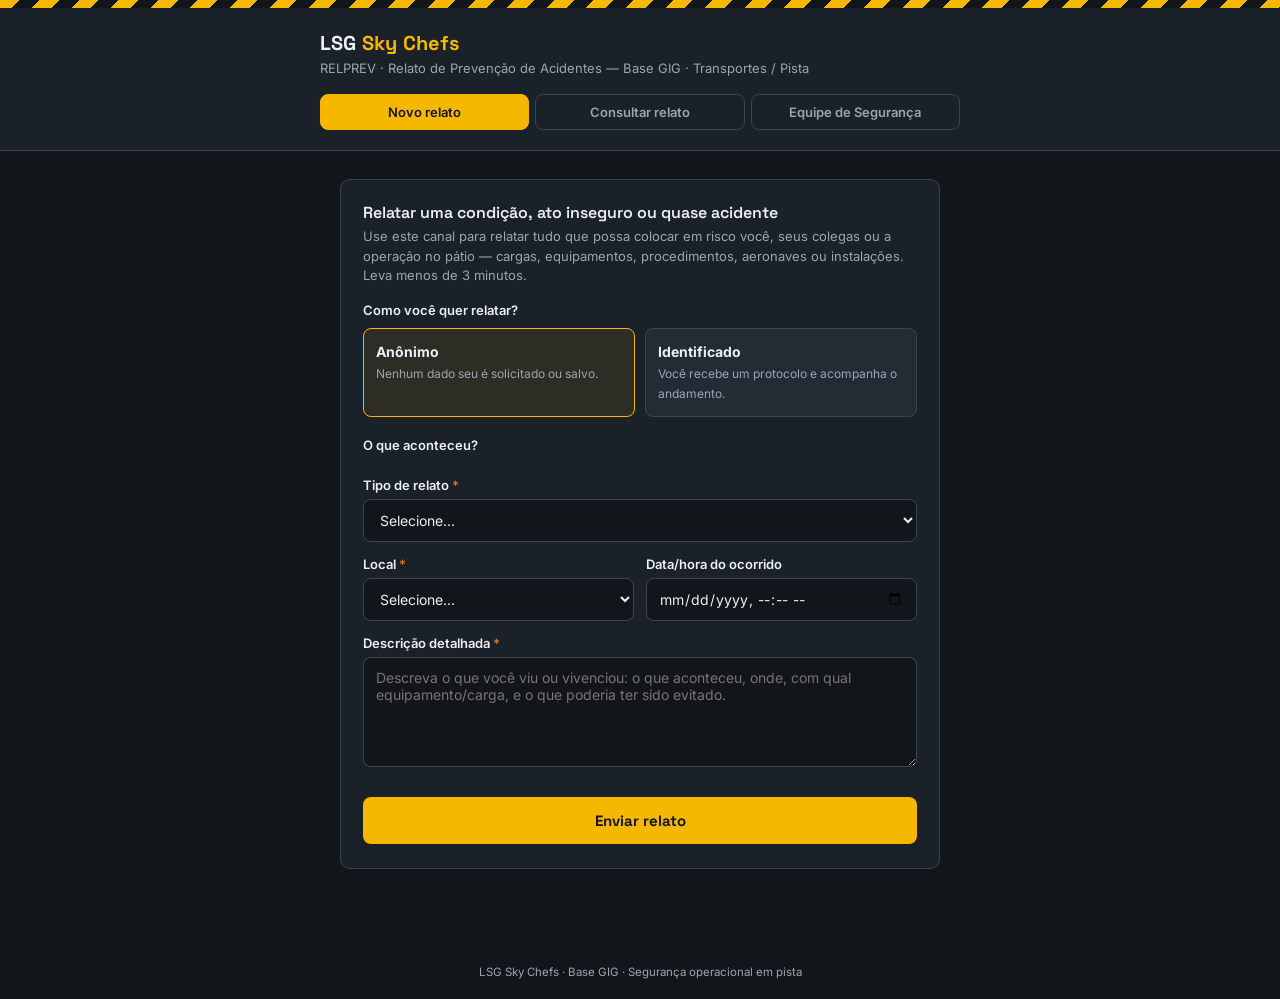
==== index.html @ 02ca5c60 "Add files via upload" ====
<!DOCTYPE html>
<html lang="pt-BR">
<head>
<meta charset="UTF-8">
<meta name="viewport" content="width=device-width, initial-scale=1.0">
<title>RELPREV · LSG Sky Chefs · Base GIG</title>
<link rel="preconnect" href="https://fonts.googleapis.com">
<link href="https://fonts.googleapis.com/css2?family=Space+Grotesk:wght@500;600;700&family=Inter:wght@400;500;600;700&display=swap" rel="stylesheet">
<style>
  :root{
    --asphalt: #12161b;
    --asphalt-2: #1b2129;
    --asphalt-3: #232b35;
    --steel: #3a4552;
    --steel-2: #5a6776;
    --yellow: #f5b700;
    --amber: #e2711d;
    --green: #3fa34d;
    --red: #d64545;
    --off-white: #eceff3;
    --muted: #9aa5b1;
    --radius: 10px;
  }
  *{box-sizing:border-box;}
  html,body{margin:0;padding:0;background:var(--asphalt);color:var(--off-white);font-family:'Inter',sans-serif;}
  body{min-height:100vh;-webkit-font-smoothing:antialiased;}
  h1,h2,h3,.brand{font-family:'Space Grotesk',sans-serif;}

  .hazard{
    height:8px;width:100%;
    background:repeating-linear-gradient(135deg, var(--yellow) 0 14px, var(--asphalt) 14px 28px);
  }

  header.top{
    background:var(--asphalt-2);
    border-bottom:1px solid var(--steel);
    padding:22px 24px 20px;
  }
  .wrap{max-width:640px;margin:0 auto;}
  .brandrow{display:flex;align-items:baseline;justify-content:space-between;gap:12px;flex-wrap:wrap;}
  .brand{font-size:20px;font-weight:700;letter-spacing:0.2px;}
  .brand span{color:var(--yellow);}
  .baseline{color:var(--muted);font-size:13px;margin-top:4px;}
  nav.tabs{display:flex;gap:6px;margin-top:18px;}
  nav.tabs button{
    flex:1;background:transparent;border:1px solid var(--steel);color:var(--muted);
    padding:9px 10px;border-radius:8px;font-family:'Inter';font-size:13px;font-weight:600;cursor:pointer;
  }
  nav.tabs button.active{background:var(--yellow);color:#14181d;border-color:var(--yellow);}

  main{padding:28px 20px 60px;}

  .card{
    background:var(--asphalt-2);border:1px solid var(--steel);border-radius:var(--radius);
    padding:22px 22px 24px;margin-bottom:16px;
  }
  .card h2{font-size:16px;margin:0 0 4px;font-weight:600;}
  .card .hint{color:var(--muted);font-size:13px;margin:0 0 16px;line-height:1.5;}

  fieldset{border:none;padding:0;margin:0 0 18px;}
  legend{font-size:13px;font-weight:600;color:var(--off-white);margin-bottom:10px;padding:0;}

  .choice-row{display:flex;gap:10px;}
  .choice{
    flex:1;border:1px solid var(--steel);border-radius:8px;padding:14px 12px;cursor:pointer;
    text-align:left;background:var(--asphalt-3);
  }
  .choice.selected{border-color:var(--yellow);background:rgba(245,183,0,0.08);}
  .choice strong{display:block;font-size:14px;margin-bottom:2px;}
  .choice span{font-size:12px;color:var(--muted);}

  label{display:block;font-size:13px;font-weight:600;margin:14px 0 6px;}
  label.req::after{content:" *";color:var(--amber);}
  input[type=text], input[type=email], input[type=tel], input[type=datetime-local], select, textarea{
    width:100%;background:var(--asphalt);border:1px solid var(--steel);border-radius:8px;
    color:var(--off-white);padding:11px 12px;font-family:'Inter';font-size:14px;
  }
  input:focus, select:focus, textarea:focus{outline:2px solid var(--yellow);outline-offset:1px;border-color:var(--yellow);}
  textarea{min-height:110px;resize:vertical;}
  .grid2{display:grid;grid-template-columns:1fr 1fr;gap:12px;}
  @media (max-width:480px){.grid2{grid-template-columns:1fr;} .choice-row{flex-direction:column;}}

  .idfields{border-left:2px solid var(--yellow);padding-left:14px;margin-top:14px;}

  button.primary{
    width:100%;background:var(--yellow);color:#14181d;border:none;border-radius:8px;
    padding:14px;font-family:'Space Grotesk';font-weight:700;font-size:15px;cursor:pointer;margin-top:8px;
  }
  button.primary:hover{background:#ffc933;}
  button.ghost{
    width:100%;background:transparent;border:1px solid var(--steel);color:var(--off-white);
    border-radius:8px;padding:12px;font-size:14px;cursor:pointer;margin-top:10px;
  }
  .error{color:var(--red);font-size:13px;margin-top:6px;display:none;}
  .error.show{display:block;}

  .protocol-box{
    border:1px dashed var(--yellow);border-radius:10px;padding:18px;text-align:center;margin:16px 0;
  }
  .protocol-box .num{font-family:'Space Grotesk';font-size:22px;font-weight:700;color:var(--yellow);letter-spacing:1px;}
  .protocol-box .label{font-size:12px;color:var(--muted);text-transform:uppercase;letter-spacing:1px;margin-bottom:6px;}
  .copybtn{background:var(--asphalt-3);border:1px solid var(--steel);color:var(--off-white);border-radius:6px;padding:6px 12px;font-size:12px;cursor:pointer;margin-top:10px;}

  .status-pill{display:inline-block;font-size:12px;font-weight:700;padding:4px 10px;border-radius:999px;}
  .status-Recebido{background:rgba(90,103,118,.3);color:#c4ccd6;}
  .status-Em-analise{background:rgba(245,183,0,.15);color:var(--yellow);}
  .status-Em-tratativa{background:rgba(226,113,29,.15);color:var(--amber);}
  .status-Concluido{background:rgba(63,163,77,.15);color:var(--green);}

  .timeline{margin-top:16px;border-top:1px solid var(--steel);padding-top:14px;}
  .tl-item{display:flex;gap:10px;margin-bottom:12px;}
  .tl-dot{width:8px;height:8px;border-radius:50%;background:var(--yellow);margin-top:5px;flex-shrink:0;}
  .tl-body .tl-when{font-size:11px;color:var(--muted);}
  .tl-body .tl-text{font-size:13px;margin-top:2px;}

  .banner{
    background:rgba(226,113,29,0.12);border:1px solid var(--amber);color:#f4c99a;
    border-radius:8px;padding:10px 14px;font-size:12.5px;margin-bottom:18px;line-height:1.5;
  }
  .toast{
    position:fixed;bottom:20px;left:50%;transform:translateX(-50%);
    background:var(--asphalt-3);border:1px solid var(--yellow);color:var(--off-white);
    padding:12px 18px;border-radius:8px;font-size:13px;max-width:90%;text-align:center;
    box-shadow:0 6px 24px rgba(0,0,0,.4);z-index:50;
  }
  table{width:100%;border-collapse:collapse;font-size:12.5px;}
  th,td{text-align:left;padding:8px 6px;border-bottom:1px solid var(--steel);vertical-align:top;}
  th{color:var(--muted);font-weight:600;font-size:11px;text-transform:uppercase;letter-spacing:.4px;}
  .rowbtn{background:var(--asphalt-3);border:1px solid var(--steel);color:var(--off-white);border-radius:6px;padding:5px 10px;font-size:12px;cursor:pointer;}
  .adminlogin{max-width:280px;margin:60px auto;text-align:center;}
  footer{color:var(--muted);font-size:11.5px;text-align:center;padding:20px;}
</style>
</head>
<body>

<div class="hazard"></div>
<header class="top">
  <div class="wrap">
    <div class="brandrow">
      <div>
        <div class="brand">LSG <span>Sky Chefs</span></div>
        <div class="baseline">RELPREV · Relato de Prevenção de Acidentes — Base GIG · Transportes / Pista</div>
      </div>
    </div>
    <nav class="tabs">
      <button data-view="form" class="active">Novo relato</button>
      <button data-view="track">Consultar relato</button>
      <button data-view="adminlogin">Equipe de Segurança</button>
    </nav>
  </div>
</header>

<main class="wrap">

  <!-- ================= FORM VIEW ================= -->
  <section id="view-form">
    <div class="card">
      <h2>Relatar uma condição, ato inseguro ou quase acidente</h2>
      <p class="hint">Use este canal para relatar tudo que possa colocar em risco você, seus colegas ou a operação no pátio — cargas, equipamentos, procedimentos, aeronaves ou instalações. Leva menos de 3 minutos.</p>

      <fieldset>
        <legend>Como você quer relatar?</legend>
        <div class="choice-row">
          <div class="choice selected" data-id="anon">
            <strong>Anônimo</strong>
            <span>Nenhum dado seu é solicitado ou salvo.</span>
          </div>
          <div class="choice" data-id="ident">
            <strong>Identificado</strong>
            <span>Você recebe um protocolo e acompanha o andamento.</span>
          </div>
        </div>
      </fieldset>

      <div id="idfields" class="idfields" style="display:none">
        <label class="req">Nome completo</label>
        <input type="text" id="f-nome" placeholder="Seu nome">
        <div class="grid2">
          <div>
            <label class="req">E-mail</label>
            <input type="email" id="f-email" placeholder="seuemail@exemplo.com">
          </div>
          <div>
            <label class="req">Telefone (WhatsApp)</label>
            <input type="tel" id="f-tel" placeholder="(21) 90000-0000">
          </div>
        </div>
      </div>

      <fieldset style="margin-top:20px">
        <legend>O que aconteceu?</legend>
        <label class="req">Tipo de relato</label>
        <select id="f-tipo">
          <option value="">Selecione…</option>
          <option>Condição insegura</option>
          <option>Ato inseguro</option>
          <option>Quase acidente</option>
          <option>Acidente / incidente</option>
          <option>Sugestão de melhoria</option>
        </select>

        <div class="grid2">
          <div>
            <label class="req">Local</label>
            <select id="f-local">
              <option value="">Selecione…</option>
              <option>Pátio / posição de aeronave</option>
              <option>Área de carregamento (dock)</option>
              <option>Elevador de carga (High Loader)</option>
              <option>Trator/carreta de carga</option>
              <option>Galeria / esteira</option>
              <option>Estacionamento de veículos de rampa</option>
              <option>Outro</option>
            </select>
          </div>
          <div>
            <label>Data/hora do ocorrido</label>
            <input type="datetime-local" id="f-data">
          </div>
        </div>

        <label class="req">Descrição detalhada</label>
        <textarea id="f-desc" placeholder="Descreva o que você viu ou vivenciou: o que aconteceu, onde, com qual equipamento/carga, e o que poderia ter sido evitado."></textarea>
        <p class="error" id="f-error">Preencha os campos obrigatórios antes de enviar.</p>
      </fieldset>

      <button class="primary" onclick="submitReport()">Enviar relato</button>
    </div>
  </section>

  <!-- ================= CONFIRM VIEW ================= -->
  <section id="view-confirm" style="display:none">
    <div class="card" style="text-align:center">
      <h2 id="confirm-title">Relato enviado</h2>
      <p class="hint" id="confirm-text"></p>
      <div id="confirm-protocol"></div>
      <button class="ghost" onclick="goto('form')">Enviar outro relato</button>
    </div>
  </section>

  <!-- ================= TRACK VIEW ================= -->
  <section id="view-track" style="display:none">
    <div class="card">
      <h2>Consultar o andamento do seu relato</h2>
      <p class="hint">Disponível apenas para relatos identificados. Informe o protocolo recebido no envio.</p>
      <label class="req">Protocolo</label>
      <input type="text" id="track-input" placeholder="Ex: RELPREV-GIG-20260908-4821">
      <button class="primary" onclick="trackReport()">Consultar</button>
      <p class="error" id="track-error">Protocolo não encontrado. Verifique e tente novamente.</p>
    </div>
    <div id="track-result"></div>
  </section>

  <!-- ================= ADMIN LOGIN ================= -->
  <section id="view-adminlogin" style="display:none">
    <div class="card adminlogin">
      <h2>Acesso da equipe de Segurança</h2>
      <p class="hint">Área restrita para gestão dos relatos e atualização de status.</p>
      <input type="text" id="admin-pass" placeholder="Código de acesso">
      <button class="primary" onclick="adminLogin()">Entrar</button>
      <p class="error" id="admin-error">Código incorreto.</p>
      <p class="hint" style="margin-top:14px">Demonstração: código <strong>seguranca</strong></p>
    </div>
  </section>

  <!-- ================= ADMIN DASHBOARD ================= -->
  <section id="view-admin" style="display:none">
    <div class="banner">Painel de demonstração. Em produção, esta tela roda como um app privado (Google Apps Script / planilha) restrito à equipe de Segurança, com login corporativo.</div>
    <div class="card">
      <h2>Relatos recebidos</h2>
      <div id="admin-list"></div>
    </div>
  </section>

</main>

<footer>LSG Sky Chefs · Base GIG · Segurança operacional em pista</footer>
<div id="toast" style="display:none" class="toast"></div>

<script>
const API = '/api/gas'; // proxy Vercel -> Google Apps Script (ver api/gas.js)
let currentIdType = 'anon';
let adminReportsCache = []; // guarda a última lista carregada pelo painel de Segurança

// ---------- helpers ----------
function $(id){ return document.getElementById(id); }
function showToast(msg, ms=3200){
  const t = $('toast'); t.textContent = msg; t.style.display='block';
  clearTimeout(showToast._h);
  showToast._h = setTimeout(()=> t.style.display='none', ms);
}
function statusClass(s){ return 'status-' + s.replace(/\s+/g,'-').replace(/[çã]/g,'a').replace('é','e'); }

async function apiPost(action, payload){
  const res = await fetch(API, {
    method: 'POST',
    headers: { 'Content-Type': 'application/json' },
    body: JSON.stringify({ action, ...payload })
  });
  if(!res.ok) throw new Error('Falha na requisição');
  return res.json();
}
async function apiGet(params){
  const qs = new URLSearchParams(params).toString();
  const res = await fetch(`${API}?${qs}`);
  if(!res.ok) throw new Error('Falha na requisição');
  return res.json();
}

function goto(view){
  ['form','confirm','track','adminlogin','admin'].forEach(v=>{
    $('view-'+v).style.display = (v===view)?'block':'none';
  });
  document.querySelectorAll('nav.tabs button').forEach(b=>b.classList.remove('active'));
  const map = {form:'form', track:'track', adminlogin:'adminlogin', admin:'adminlogin'};
  const btn = document.querySelector(`nav.tabs button[data-view="${map[view]||view}"]`);
  if(btn) btn.classList.add('active');
}

document.querySelectorAll('nav.tabs button').forEach(b=>{
  b.addEventListener('click', ()=> goto(b.dataset.view));
});

document.querySelectorAll('.choice').forEach(c=>{
  c.addEventListener('click', ()=>{
    document.querySelectorAll('.choice').forEach(x=>x.classList.remove('selected'));
    c.classList.add('selected');
    currentIdType = c.dataset.id;
    $('idfields').style.display = (currentIdType==='ident') ? 'block' : 'none';
  });
});

// ---------- submit ----------
async function submitReport(){
  const tipo = $('f-tipo').value, local = $('f-local').value, desc = $('f-desc').value.trim();
  let nome='', email='', tel='';

  if(!tipo || !local || !desc){
    $('f-error').classList.add('show'); return;
  }
  if(currentIdType==='ident'){
    nome = $('f-nome').value.trim(); email = $('f-email').value.trim(); tel = $('f-tel').value.trim();
    if(!nome || !email || !tel){ $('f-error').classList.add('show'); return; }
  }
  $('f-error').classList.remove('show');

  const identified = currentIdType==='ident';
  const payload = {
    identificado: identified,
    nome: identified?nome:null, email: identified?email:null, telefone: identified?tel:null,
    tipo, local, dataOcorrido: $('f-data').value || null,
    descricao: desc
  };

  const submitBtn = document.querySelector('#view-form button.primary');
  submitBtn.disabled = true; submitBtn.textContent = 'Enviando…';

  let result;
  try{
    result = await apiPost('new_report', payload);
  }catch(e){
    showToast('Não foi possível enviar o relato. Verifique sua conexão e tente novamente.');
    submitBtn.disabled = false; submitBtn.textContent = 'Enviar relato';
    return;
  }
  submitBtn.disabled = false; submitBtn.textContent = 'Enviar relato';

  if(!result || result.ok === false){
    showToast('Erro ao registrar o relato. Tente novamente em instantes.');
    return;
  }

  showToast('Equipe de Segurança da base GIG notificada por e-mail sobre o novo relato.');

  $('confirm-title').textContent = identified ? 'Relato enviado com sucesso' : 'Relato anônimo enviado';
  if(identified && result.protocolo){
    $('confirm-text').textContent = 'Guarde seu protocolo para acompanhar o andamento. Você também será avisado por e-mail a cada atualização.';
    $('confirm-protocol').innerHTML = `
      <div class="protocol-box">
        <div class="label">Seu protocolo</div>
        <div class="num">${result.protocolo}</div>
        <button class="copybtn" onclick="navigator.clipboard.writeText('${result.protocolo}'); showToast('Protocolo copiado.')">Copiar protocolo</button>
      </div>`;
  } else {
    $('confirm-text').textContent = 'Como o relato é anônimo, não é possível emitir protocolo nem acompanhar o status. Obrigado por contribuir com a segurança da operação.';
    $('confirm-protocol').innerHTML = '';
  }

  // reset form
  ['f-nome','f-email','f-tel','f-data','f-desc'].forEach(id=>$(id).value='');
  $('f-tipo').value=''; $('f-local').value='';

  goto('confirm');
}

// ---------- track ----------
async function trackReport(){
  const protocolo = $('track-input').value.trim();
  $('track-error').classList.remove('show');
  $('track-result').innerHTML = '';
  if(!protocolo) return;
  try{
    const r = await apiGet({ action: 'get_status', protocolo });
    if(!r || r.ok === false) throw new Error('not found');
    renderTrackResult(r);
  }catch(e){
    $('track-error').classList.add('show');
  }
}

function renderTrackResult(r){
  const tl = r.historico.map(h=>`
    <div class="tl-item">
      <div class="tl-dot"></div>
      <div class="tl-body">
        <div class="tl-when">${new Date(h.em).toLocaleString('pt-BR')}</div>
        <div class="tl-text"><span class="status-pill ${statusClass(h.status)}">${h.status}</span> ${h.nota?(' — '+h.nota):''}</div>
      </div>
    </div>`).join('');

  $('track-result').innerHTML = `
    <div class="card">
      <h2>${r.protocolo}</h2>
      <p class="hint">${r.tipo} · ${r.local}</p>
      <span class="status-pill ${statusClass(r.status)}">${r.status}</span>
      <div class="timeline">${tl}</div>
    </div>`;
}

// ---------- admin ----------
function adminLogin(){
  if($('admin-pass').value === 'seguranca'){
    $('admin-error').classList.remove('show');
    loadAdminList();
    goto('admin');
  } else {
    $('admin-error').classList.add('show');
  }
}

async function loadAdminList(){
  $('admin-list').innerHTML = 'Carregando…';
  try{
    const res = await apiGet({ action: 'list_reports' });
    if(!res || res.ok === false || !res.reports){
      $('admin-list').innerHTML = '<p class="hint">Nenhum relato registrado ainda.</p>';
      adminReportsCache = [];
      return;
    }
    const rows = res.reports.slice().sort((a,b)=> new Date(b.Timestamp) - new Date(a.Timestamp));
    adminReportsCache = rows;

    let html = '<table><thead><tr><th>Protocolo</th><th>Tipo</th><th>Local</th><th>Status</th><th></th></tr></thead><tbody>';
    rows.forEach(r=>{
      const isId = r.Identificado === 'Sim';
      html += `<tr>
        <td>${isId ? r.Protocolo : 'Anônimo'}</td>
        <td>${r.Tipo}</td>
        <td>${r.Local}</td>
        <td><span class="status-pill ${statusClass(r.Status)}">${r.Status}</span></td>
        <td><button class="rowbtn" onclick="openAdminReport('${r.Protocolo}')">Ver / atualizar</button></td>
      </tr>`;
    });
    html += '</tbody></table>';
    $('admin-list').innerHTML = html;
  }catch(e){
    $('admin-list').innerHTML = '<p class="hint">Erro ao carregar relatos. Verifique a implantação do backend.</p>';
  }
}

function openAdminReport(protocolo){
  const r = adminReportsCache.find(x => x.Protocolo === protocolo);
  if(!r){ showToast('Relato não encontrado na lista carregada.'); return; }

  const isId = r.Identificado === 'Sim';
  const statuses = ['Recebido','Em análise','Em tratativa','Concluído'];
  const options = statuses.map(s=>`<option ${s===r.Status?'selected':''}>${s}</option>`).join('');

  $('admin-list').innerHTML = `
    <div class="card" style="background:var(--asphalt-3)">
      <h2>${isId ? r.Protocolo : 'Relato anônimo'}</h2>
      <p class="hint">${r.Tipo} · ${r.Local} ${r.DataOcorrido? '· '+new Date(r.DataOcorrido).toLocaleString('pt-BR'):''}</p>
      <p style="font-size:13.5px">${r.Descricao}</p>
      ${isId ? `<p class="hint">Relator: ${r.Nome} · ${r.Email} · ${r.Telefone}</p>` : `<p class="hint">Relato anônimo — sem contato para notificação.</p>`}
      <label>Novo status</label>
      <select id="admin-status">${options}</select>
      <label>Nota da atualização</label>
      <textarea id="admin-nota" placeholder="Ex: Ação corretiva aplicada na esteira X, treinamento reforçado com a equipe."></textarea>
      <button class="primary" onclick="saveAdminUpdate('${protocolo}')">Salvar atualização</button>
      <button class="ghost" onclick="loadAdminList()">Voltar à lista</button>
    </div>`;
}

async function saveAdminUpdate(protocolo){
  const status = $('admin-status').value;
  const nota = $('admin-nota').value.trim();
  const btn = document.querySelector('#admin-list button.primary');
  btn.disabled = true; btn.textContent = 'Salvando…';

  try{
    const res = await apiPost('update_status', { protocolo, status, nota });
    if(!res || res.ok === false){ showToast('Erro ao salvar a atualização.'); }
    else {
      const r = adminReportsCache.find(x => x.Protocolo === protocolo);
      const isId = r && r.Identificado === 'Sim';
      showToast(isId
        ? `E-mail de atualização enviado para ${r.Nome} sobre o relato ${protocolo}.`
        : 'Status atualizado (relato anônimo, sem notificação de retorno).');
    }
  }catch(e){
    showToast('Erro de conexão ao salvar a atualização.');
  }
  await loadAdminList();
}
</script>
</body>
</html>
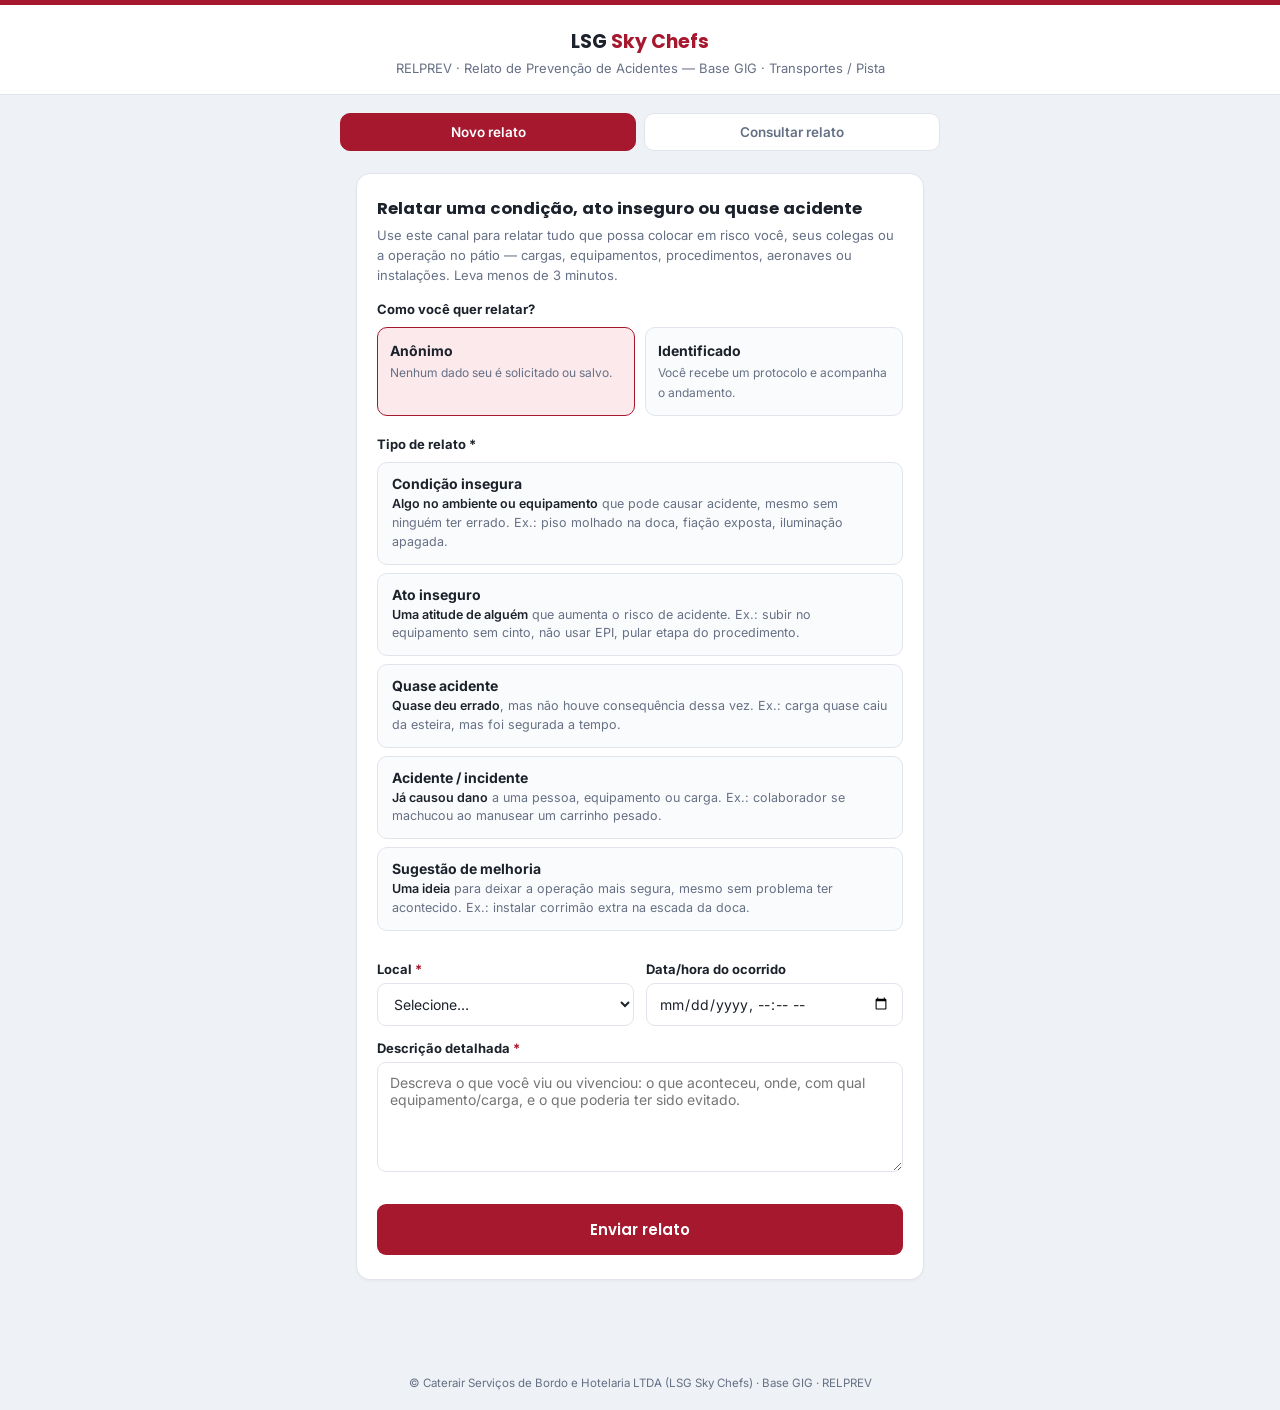
==== commit d2dac1f9: "Add files via upload" ====
--- a/index.html
+++ b/index.html
@@ -5,150 +5,141 @@
 <meta name="viewport" content="width=device-width, initial-scale=1.0">
 <title>RELPREV · LSG Sky Chefs · Base GIG</title>
 <link rel="preconnect" href="https://fonts.googleapis.com">
-<link href="https://fonts.googleapis.com/css2?family=Space+Grotesk:wght@500;600;700&family=Inter:wght@400;500;600;700&display=swap" rel="stylesheet">
+<link href="https://fonts.googleapis.com/css2?family=Poppins:wght@600;700&family=Inter:wght@400;500;600;700&display=swap" rel="stylesheet">
 <style>
   :root{
-    --asphalt: #12161b;
-    --asphalt-2: #1b2129;
-    --asphalt-3: #232b35;
-    --steel: #3a4552;
-    --steel-2: #5a6776;
+    --bg: #eef1f5;
+    --card: #ffffff;
+    --border: #e1e5eb;
+    --text: #1c222b;
+    --muted: #667085;
+    --primary: #a6182e;
+    --primary-dark: #7f1223;
+    --primary-tint: #fbe9ec;
     --yellow: #f5b700;
     --amber: #e2711d;
-    --green: #3fa34d;
-    --red: #d64545;
-    --off-white: #eceff3;
-    --muted: #9aa5b1;
-    --radius: 10px;
+    --green: #2f9e44;
+    --radius: 14px;
   }
   *{box-sizing:border-box;}
-  html,body{margin:0;padding:0;background:var(--asphalt);color:var(--off-white);font-family:'Inter',sans-serif;}
+  html,body{margin:0;padding:0;background:var(--bg);color:var(--text);font-family:'Inter',sans-serif;}
   body{min-height:100vh;-webkit-font-smoothing:antialiased;}
-  h1,h2,h3,.brand{font-family:'Space Grotesk',sans-serif;}
-
-  .hazard{
-    height:8px;width:100%;
-    background:repeating-linear-gradient(135deg, var(--yellow) 0 14px, var(--asphalt) 14px 28px);
-  }
-
-  header.top{
-    background:var(--asphalt-2);
-    border-bottom:1px solid var(--steel);
-    padding:22px 24px 20px;
-  }
-  .wrap{max-width:640px;margin:0 auto;}
-  .brandrow{display:flex;align-items:baseline;justify-content:space-between;gap:12px;flex-wrap:wrap;}
-  .brand{font-size:20px;font-weight:700;letter-spacing:0.2px;}
-  .brand span{color:var(--yellow);}
-  .baseline{color:var(--muted);font-size:13px;margin-top:4px;}
-  nav.tabs{display:flex;gap:6px;margin-top:18px;}
+  h1,h2,h3,.brand{font-family:'Poppins',sans-serif;}
+
+  .topbar{height:5px;width:100%;background:var(--primary);}
+
+  header.top{background:var(--card);border-bottom:1px solid var(--border);padding:22px 20px 18px;}
+  .wrap{max-width:600px;margin:0 auto;}
+  .brandrow{display:flex;flex-direction:column;align-items:center;text-align:center;gap:4px;}
+  .brand{font-size:19px;font-weight:700;color:var(--text);}
+  .brand span{color:var(--primary);}
+  .baseline{color:var(--muted);font-size:13px;}
+
+  nav.tabs{display:flex;gap:8px;margin:18px auto 0;max-width:600px;}
   nav.tabs button{
-    flex:1;background:transparent;border:1px solid var(--steel);color:var(--muted);
-    padding:9px 10px;border-radius:8px;font-family:'Inter';font-size:13px;font-weight:600;cursor:pointer;
-  }
-  nav.tabs button.active{background:var(--yellow);color:#14181d;border-color:var(--yellow);}
-
-  main{padding:28px 20px 60px;}
+    flex:1;background:var(--card);border:1px solid var(--border);color:var(--muted);
+    padding:10px;border-radius:10px;font-family:'Inter';font-size:13.5px;font-weight:600;cursor:pointer;
+  }
+  nav.tabs button.active{background:var(--primary);color:#fff;border-color:var(--primary);}
+
+  main{padding:22px 16px 60px;}
 
   .card{
-    background:var(--asphalt-2);border:1px solid var(--steel);border-radius:var(--radius);
-    padding:22px 22px 24px;margin-bottom:16px;
-  }
-  .card h2{font-size:16px;margin:0 0 4px;font-weight:600;}
-  .card .hint{color:var(--muted);font-size:13px;margin:0 0 16px;line-height:1.5;}
-
-  fieldset{border:none;padding:0;margin:0 0 18px;}
-  legend{font-size:13px;font-weight:600;color:var(--off-white);margin-bottom:10px;padding:0;}
+    background:var(--card);border:1px solid var(--border);border-radius:var(--radius);
+    padding:22px 20px 24px;margin-bottom:16px;box-shadow:0 1px 3px rgba(20,20,30,.04);
+  }
+  .card h2{font-size:16.5px;margin:0 0 4px;font-weight:700;}
+  .card .hint{color:var(--muted);font-size:13px;margin:0 0 16px;line-height:1.55;}
+
+  fieldset{border:none;padding:0;margin:0 0 20px;}
+  legend{font-size:13px;font-weight:700;color:var(--text);margin-bottom:10px;padding:0;}
 
   .choice-row{display:flex;gap:10px;}
   .choice{
-    flex:1;border:1px solid var(--steel);border-radius:8px;padding:14px 12px;cursor:pointer;
-    text-align:left;background:var(--asphalt-3);
-  }
-  .choice.selected{border-color:var(--yellow);background:rgba(245,183,0,0.08);}
+    flex:1;border:1.5px solid var(--border);border-radius:10px;padding:14px 12px;cursor:pointer;
+    text-align:left;background:#fafbfc;
+  }
+  .choice.selected{border-color:var(--primary);background:var(--primary-tint);}
   .choice strong{display:block;font-size:14px;margin-bottom:2px;}
   .choice span{font-size:12px;color:var(--muted);}
 
-  label{display:block;font-size:13px;font-weight:600;margin:14px 0 6px;}
-  label.req::after{content:" *";color:var(--amber);}
+  .type-grid{display:flex;flex-direction:column;gap:8px;}
+  .type-card{
+    border:1.5px solid var(--border);border-radius:10px;padding:12px 14px;cursor:pointer;background:#fafbfc;
+  }
+  .type-card.selected{border-color:var(--primary);background:var(--primary-tint);}
+  .type-card strong{display:block;font-size:14px;margin-bottom:3px;}
+  .type-card .ex{font-size:12.5px;color:var(--muted);line-height:1.5;}
+  .type-card .ex b{color:var(--text);font-weight:600;}
+
+  label{display:block;font-size:13px;font-weight:700;margin:14px 0 6px;}
+  label.req::after{content:" *";color:var(--primary);}
   input[type=text], input[type=email], input[type=tel], input[type=datetime-local], select, textarea{
-    width:100%;background:var(--asphalt);border:1px solid var(--steel);border-radius:8px;
-    color:var(--off-white);padding:11px 12px;font-family:'Inter';font-size:14px;
-  }
-  input:focus, select:focus, textarea:focus{outline:2px solid var(--yellow);outline-offset:1px;border-color:var(--yellow);}
+    width:100%;background:#fff;border:1.5px solid var(--border);border-radius:9px;
+    color:var(--text);padding:11px 12px;font-family:'Inter';font-size:14px;
+  }
+  input:focus, select:focus, textarea:focus{outline:none;border-color:var(--primary);box-shadow:0 0 0 3px var(--primary-tint);}
   textarea{min-height:110px;resize:vertical;}
   .grid2{display:grid;grid-template-columns:1fr 1fr;gap:12px;}
   @media (max-width:480px){.grid2{grid-template-columns:1fr;} .choice-row{flex-direction:column;}}
 
-  .idfields{border-left:2px solid var(--yellow);padding-left:14px;margin-top:14px;}
+  .idfields{border-left:3px solid var(--primary);padding-left:14px;margin-top:14px;}
 
   button.primary{
-    width:100%;background:var(--yellow);color:#14181d;border:none;border-radius:8px;
-    padding:14px;font-family:'Space Grotesk';font-weight:700;font-size:15px;cursor:pointer;margin-top:8px;
-  }
-  button.primary:hover{background:#ffc933;}
+    width:100%;background:var(--primary);color:#fff;border:none;border-radius:9px;
+    padding:14px;font-family:'Poppins';font-weight:600;font-size:15px;cursor:pointer;margin-top:8px;
+  }
+  button.primary:hover{background:var(--primary-dark);}
+  button.primary:disabled{opacity:.6;cursor:default;}
   button.ghost{
-    width:100%;background:transparent;border:1px solid var(--steel);color:var(--off-white);
-    border-radius:8px;padding:12px;font-size:14px;cursor:pointer;margin-top:10px;
-  }
-  .error{color:var(--red);font-size:13px;margin-top:6px;display:none;}
+    width:100%;background:transparent;border:1.5px solid var(--border);color:var(--text);
+    border-radius:9px;padding:12px;font-size:14px;cursor:pointer;margin-top:10px;
+  }
+  .error{color:var(--primary);font-size:13px;margin-top:6px;display:none;}
   .error.show{display:block;}
 
   .protocol-box{
-    border:1px dashed var(--yellow);border-radius:10px;padding:18px;text-align:center;margin:16px 0;
-  }
-  .protocol-box .num{font-family:'Space Grotesk';font-size:22px;font-weight:700;color:var(--yellow);letter-spacing:1px;}
-  .protocol-box .label{font-size:12px;color:var(--muted);text-transform:uppercase;letter-spacing:1px;margin-bottom:6px;}
-  .copybtn{background:var(--asphalt-3);border:1px solid var(--steel);color:var(--off-white);border-radius:6px;padding:6px 12px;font-size:12px;cursor:pointer;margin-top:10px;}
+    border:1.5px dashed var(--primary);border-radius:12px;padding:18px;text-align:center;margin:16px 0;background:var(--primary-tint);
+  }
+  .protocol-box .num{font-family:'Poppins';font-size:21px;font-weight:700;color:var(--primary-dark);letter-spacing:.5px;}
+  .protocol-box .label{font-size:11.5px;color:var(--muted);text-transform:uppercase;letter-spacing:1px;margin-bottom:6px;}
+  .copybtn{background:#fff;border:1.5px solid var(--border);color:var(--text);border-radius:7px;padding:6px 12px;font-size:12px;cursor:pointer;margin-top:10px;}
 
   .status-pill{display:inline-block;font-size:12px;font-weight:700;padding:4px 10px;border-radius:999px;}
-  .status-Recebido{background:rgba(90,103,118,.3);color:#c4ccd6;}
-  .status-Em-analise{background:rgba(245,183,0,.15);color:var(--yellow);}
-  .status-Em-tratativa{background:rgba(226,113,29,.15);color:var(--amber);}
-  .status-Concluido{background:rgba(63,163,77,.15);color:var(--green);}
-
-  .timeline{margin-top:16px;border-top:1px solid var(--steel);padding-top:14px;}
+  .status-Recebido{background:#eef1f5;color:#4b5563;}
+  .status-Em-analise{background:#fff4d6;color:#916b00;}
+  .status-Em-tratativa{background:#fde3d1;color:var(--amber);}
+  .status-Concluido{background:#e3f6e8;color:var(--green);}
+
+  .timeline{margin-top:16px;border-top:1px solid var(--border);padding-top:14px;}
   .tl-item{display:flex;gap:10px;margin-bottom:12px;}
-  .tl-dot{width:8px;height:8px;border-radius:50%;background:var(--yellow);margin-top:5px;flex-shrink:0;}
+  .tl-dot{width:8px;height:8px;border-radius:50%;background:var(--primary);margin-top:5px;flex-shrink:0;}
   .tl-body .tl-when{font-size:11px;color:var(--muted);}
   .tl-body .tl-text{font-size:13px;margin-top:2px;}
 
-  .banner{
-    background:rgba(226,113,29,0.12);border:1px solid var(--amber);color:#f4c99a;
-    border-radius:8px;padding:10px 14px;font-size:12.5px;margin-bottom:18px;line-height:1.5;
-  }
   .toast{
     position:fixed;bottom:20px;left:50%;transform:translateX(-50%);
-    background:var(--asphalt-3);border:1px solid var(--yellow);color:var(--off-white);
-    padding:12px 18px;border-radius:8px;font-size:13px;max-width:90%;text-align:center;
-    box-shadow:0 6px 24px rgba(0,0,0,.4);z-index:50;
-  }
-  table{width:100%;border-collapse:collapse;font-size:12.5px;}
-  th,td{text-align:left;padding:8px 6px;border-bottom:1px solid var(--steel);vertical-align:top;}
-  th{color:var(--muted);font-weight:600;font-size:11px;text-transform:uppercase;letter-spacing:.4px;}
-  .rowbtn{background:var(--asphalt-3);border:1px solid var(--steel);color:var(--off-white);border-radius:6px;padding:5px 10px;font-size:12px;cursor:pointer;}
-  .adminlogin{max-width:280px;margin:60px auto;text-align:center;}
+    background:var(--text);color:#fff;
+    padding:12px 18px;border-radius:9px;font-size:13px;max-width:90%;text-align:center;
+    box-shadow:0 6px 24px rgba(0,0,0,.2);z-index:50;
+  }
   footer{color:var(--muted);font-size:11.5px;text-align:center;padding:20px;}
 </style>
 </head>
 <body>
 
-<div class="hazard"></div>
+<div class="topbar"></div>
 <header class="top">
-  <div class="wrap">
-    <div class="brandrow">
-      <div>
-        <div class="brand">LSG <span>Sky Chefs</span></div>
-        <div class="baseline">RELPREV · Relato de Prevenção de Acidentes — Base GIG · Transportes / Pista</div>
-      </div>
-    </div>
-    <nav class="tabs">
-      <button data-view="form" class="active">Novo relato</button>
-      <button data-view="track">Consultar relato</button>
-      <button data-view="adminlogin">Equipe de Segurança</button>
-    </nav>
+  <div class="wrap brandrow">
+    <div class="brand">LSG <span>Sky Chefs</span></div>
+    <div class="baseline">RELPREV · Relato de Prevenção de Acidentes — Base GIG · Transportes / Pista</div>
   </div>
 </header>
+
+<nav class="tabs wrap">
+  <button data-view="form" class="active">Novo relato</button>
+  <button data-view="track">Consultar relato</button>
+</nav>
 
 <main class="wrap">
 
@@ -188,24 +179,37 @@
       </div>
 
       <fieldset style="margin-top:20px">
-        <legend>O que aconteceu?</legend>
-        <label class="req">Tipo de relato</label>
-        <select id="f-tipo">
-          <option value="">Selecione…</option>
-          <option>Condição insegura</option>
-          <option>Ato inseguro</option>
-          <option>Quase acidente</option>
-          <option>Acidente / incidente</option>
-          <option>Sugestão de melhoria</option>
-        </select>
-
-        <div class="grid2">
+        <legend>Tipo de relato *</legend>
+        <div class="type-grid" id="type-grid">
+          <div class="type-card" data-value="Condição insegura">
+            <strong>Condição insegura</strong>
+            <div class="ex"><b>Algo no ambiente ou equipamento</b> que pode causar acidente, mesmo sem ninguém ter errado. Ex.: piso molhado na doca, fiação exposta, iluminação apagada.</div>
+          </div>
+          <div class="type-card" data-value="Ato inseguro">
+            <strong>Ato inseguro</strong>
+            <div class="ex"><b>Uma atitude de alguém</b> que aumenta o risco de acidente. Ex.: subir no equipamento sem cinto, não usar EPI, pular etapa do procedimento.</div>
+          </div>
+          <div class="type-card" data-value="Quase acidente">
+            <strong>Quase acidente</strong>
+            <div class="ex"><b>Quase deu errado</b>, mas não houve consequência dessa vez. Ex.: carga quase caiu da esteira, mas foi segurada a tempo.</div>
+          </div>
+          <div class="type-card" data-value="Acidente / incidente">
+            <strong>Acidente / incidente</strong>
+            <div class="ex"><b>Já causou dano</b> a uma pessoa, equipamento ou carga. Ex.: colaborador se machucou ao manusear um carrinho pesado.</div>
+          </div>
+          <div class="type-card" data-value="Sugestão de melhoria">
+            <strong>Sugestão de melhoria</strong>
+            <div class="ex"><b>Uma ideia</b> para deixar a operação mais segura, mesmo sem problema ter acontecido. Ex.: instalar corrimão extra na escada da doca.</div>
+          </div>
+        </div>
+
+        <div class="grid2" style="margin-top:16px">
           <div>
             <label class="req">Local</label>
             <select id="f-local">
               <option value="">Selecione…</option>
               <option>Pátio / posição de aeronave</option>
-              <option>Área de carregamento (dock)</option>
+              <option>Área de carregamento (docas dentro da base)</option>
               <option>Elevador de carga (High Loader)</option>
               <option>Trator/carreta de carga</option>
               <option>Galeria / esteira</option>
@@ -251,36 +255,15 @@
     <div id="track-result"></div>
   </section>
 
-  <!-- ================= ADMIN LOGIN ================= -->
-  <section id="view-adminlogin" style="display:none">
-    <div class="card adminlogin">
-      <h2>Acesso da equipe de Segurança</h2>
-      <p class="hint">Área restrita para gestão dos relatos e atualização de status.</p>
-      <input type="text" id="admin-pass" placeholder="Código de acesso">
-      <button class="primary" onclick="adminLogin()">Entrar</button>
-      <p class="error" id="admin-error">Código incorreto.</p>
-      <p class="hint" style="margin-top:14px">Demonstração: código <strong>seguranca</strong></p>
-    </div>
-  </section>
-
-  <!-- ================= ADMIN DASHBOARD ================= -->
-  <section id="view-admin" style="display:none">
-    <div class="banner">Painel de demonstração. Em produção, esta tela roda como um app privado (Google Apps Script / planilha) restrito à equipe de Segurança, com login corporativo.</div>
-    <div class="card">
-      <h2>Relatos recebidos</h2>
-      <div id="admin-list"></div>
-    </div>
-  </section>
-
 </main>
 
-<footer>LSG Sky Chefs · Base GIG · Segurança operacional em pista</footer>
+<footer>© Caterair Serviços de Bordo e Hotelaria LTDA (LSG Sky Chefs) · Base GIG · RELPREV</footer>
 <div id="toast" style="display:none" class="toast"></div>
 
 <script>
-const API = '/api/gas'; // proxy Vercel -> Google Apps Script (ver api/gas.js)
+const API = '/api/gas'; // proxy Vercel -> Google Apps Script
 let currentIdType = 'anon';
-let adminReportsCache = []; // guarda a última lista carregada pelo painel de Segurança
+let currentTipo = '';
 
 // ---------- helpers ----------
 function $(id){ return document.getElementById(id); }
@@ -289,8 +272,6 @@
   clearTimeout(showToast._h);
   showToast._h = setTimeout(()=> t.style.display='none', ms);
 }
-function statusClass(s){ return 'status-' + s.replace(/\s+/g,'-').replace(/[çã]/g,'a').replace('é','e'); }
-
 async function apiPost(action, payload){
   const res = await fetch(API, {
     method: 'POST',
@@ -308,15 +289,13 @@
 }
 
 function goto(view){
-  ['form','confirm','track','adminlogin','admin'].forEach(v=>{
+  ['form','confirm','track'].forEach(v=>{
     $('view-'+v).style.display = (v===view)?'block':'none';
   });
   document.querySelectorAll('nav.tabs button').forEach(b=>b.classList.remove('active'));
-  const map = {form:'form', track:'track', adminlogin:'adminlogin', admin:'adminlogin'};
-  const btn = document.querySelector(`nav.tabs button[data-view="${map[view]||view}"]`);
+  const btn = document.querySelector(`nav.tabs button[data-view="${view}"]`);
   if(btn) btn.classList.add('active');
 }
-
 document.querySelectorAll('nav.tabs button').forEach(b=>{
   b.addEventListener('click', ()=> goto(b.dataset.view));
 });
@@ -330,25 +309,33 @@
   });
 });
 
+document.querySelectorAll('.type-card').forEach(c=>{
+  c.addEventListener('click', ()=>{
+    document.querySelectorAll('.type-card').forEach(x=>x.classList.remove('selected'));
+    c.classList.add('selected');
+    currentTipo = c.dataset.value;
+  });
+});
+
 // ---------- submit ----------
 async function submitReport(){
-  const tipo = $('f-tipo').value, local = $('f-local').value, desc = $('f-desc').value.trim();
+  const local = $('f-local').value, desc = $('f-desc').value.trim();
   let nome='', email='', tel='';
 
-  if(!tipo || !local || !desc){
+  if(!currentTipo || !local || !desc){
     $('f-error').classList.add('show'); return;
   }
-  if(currentIdType==='ident'){
+  const identified = currentIdType==='ident';
+  if(identified){
     nome = $('f-nome').value.trim(); email = $('f-email').value.trim(); tel = $('f-tel').value.trim();
     if(!nome || !email || !tel){ $('f-error').classList.add('show'); return; }
   }
   $('f-error').classList.remove('show');
 
-  const identified = currentIdType==='ident';
   const payload = {
     identificado: identified,
     nome: identified?nome:null, email: identified?email:null, telefone: identified?tel:null,
-    tipo, local, dataOcorrido: $('f-data').value || null,
+    tipo: currentTipo, local, dataOcorrido: $('f-data').value || null,
     descricao: desc
   };
 
@@ -388,12 +375,16 @@
 
   // reset form
   ['f-nome','f-email','f-tel','f-data','f-desc'].forEach(id=>$(id).value='');
-  $('f-tipo').value=''; $('f-local').value='';
+  $('f-local').value='';
+  document.querySelectorAll('.type-card').forEach(x=>x.classList.remove('selected'));
+  currentTipo = '';
 
   goto('confirm');
 }
 
 // ---------- track ----------
+function statusClass(s){ return 'status-' + s.replace(/\s+/g,'-').replace(/[çã]/g,'a').replace('é','e'); }
+
 async function trackReport(){
   const protocolo = $('track-input').value.trim();
   $('track-error').classList.remove('show');
@@ -426,92 +417,6 @@
       <div class="timeline">${tl}</div>
     </div>`;
 }
-
-// ---------- admin ----------
-function adminLogin(){
-  if($('admin-pass').value === 'seguranca'){
-    $('admin-error').classList.remove('show');
-    loadAdminList();
-    goto('admin');
-  } else {
-    $('admin-error').classList.add('show');
-  }
-}
-
-async function loadAdminList(){
-  $('admin-list').innerHTML = 'Carregando…';
-  try{
-    const res = await apiGet({ action: 'list_reports' });
-    if(!res || res.ok === false || !res.reports){
-      $('admin-list').innerHTML = '<p class="hint">Nenhum relato registrado ainda.</p>';
-      adminReportsCache = [];
-      return;
-    }
-    const rows = res.reports.slice().sort((a,b)=> new Date(b.Timestamp) - new Date(a.Timestamp));
-    adminReportsCache = rows;
-
-    let html = '<table><thead><tr><th>Protocolo</th><th>Tipo</th><th>Local</th><th>Status</th><th></th></tr></thead><tbody>';
-    rows.forEach(r=>{
-      const isId = r.Identificado === 'Sim';
-      html += `<tr>
-        <td>${isId ? r.Protocolo : 'Anônimo'}</td>
-        <td>${r.Tipo}</td>
-        <td>${r.Local}</td>
-        <td><span class="status-pill ${statusClass(r.Status)}">${r.Status}</span></td>
-        <td><button class="rowbtn" onclick="openAdminReport('${r.Protocolo}')">Ver / atualizar</button></td>
-      </tr>`;
-    });
-    html += '</tbody></table>';
-    $('admin-list').innerHTML = html;
-  }catch(e){
-    $('admin-list').innerHTML = '<p class="hint">Erro ao carregar relatos. Verifique a implantação do backend.</p>';
-  }
-}
-
-function openAdminReport(protocolo){
-  const r = adminReportsCache.find(x => x.Protocolo === protocolo);
-  if(!r){ showToast('Relato não encontrado na lista carregada.'); return; }
-
-  const isId = r.Identificado === 'Sim';
-  const statuses = ['Recebido','Em análise','Em tratativa','Concluído'];
-  const options = statuses.map(s=>`<option ${s===r.Status?'selected':''}>${s}</option>`).join('');
-
-  $('admin-list').innerHTML = `
-    <div class="card" style="background:var(--asphalt-3)">
-      <h2>${isId ? r.Protocolo : 'Relato anônimo'}</h2>
-      <p class="hint">${r.Tipo} · ${r.Local} ${r.DataOcorrido? '· '+new Date(r.DataOcorrido).toLocaleString('pt-BR'):''}</p>
-      <p style="font-size:13.5px">${r.Descricao}</p>
-      ${isId ? `<p class="hint">Relator: ${r.Nome} · ${r.Email} · ${r.Telefone}</p>` : `<p class="hint">Relato anônimo — sem contato para notificação.</p>`}
-      <label>Novo status</label>
-      <select id="admin-status">${options}</select>
-      <label>Nota da atualização</label>
-      <textarea id="admin-nota" placeholder="Ex: Ação corretiva aplicada na esteira X, treinamento reforçado com a equipe."></textarea>
-      <button class="primary" onclick="saveAdminUpdate('${protocolo}')">Salvar atualização</button>
-      <button class="ghost" onclick="loadAdminList()">Voltar à lista</button>
-    </div>`;
-}
-
-async function saveAdminUpdate(protocolo){
-  const status = $('admin-status').value;
-  const nota = $('admin-nota').value.trim();
-  const btn = document.querySelector('#admin-list button.primary');
-  btn.disabled = true; btn.textContent = 'Salvando…';
-
-  try{
-    const res = await apiPost('update_status', { protocolo, status, nota });
-    if(!res || res.ok === false){ showToast('Erro ao salvar a atualização.'); }
-    else {
-      const r = adminReportsCache.find(x => x.Protocolo === protocolo);
-      const isId = r && r.Identificado === 'Sim';
-      showToast(isId
-        ? `E-mail de atualização enviado para ${r.Nome} sobre o relato ${protocolo}.`
-        : 'Status atualizado (relato anônimo, sem notificação de retorno).');
-    }
-  }catch(e){
-    showToast('Erro de conexão ao salvar a atualização.');
-  }
-  await loadAdminList();
-}
 </script>
 </body>
 </html>
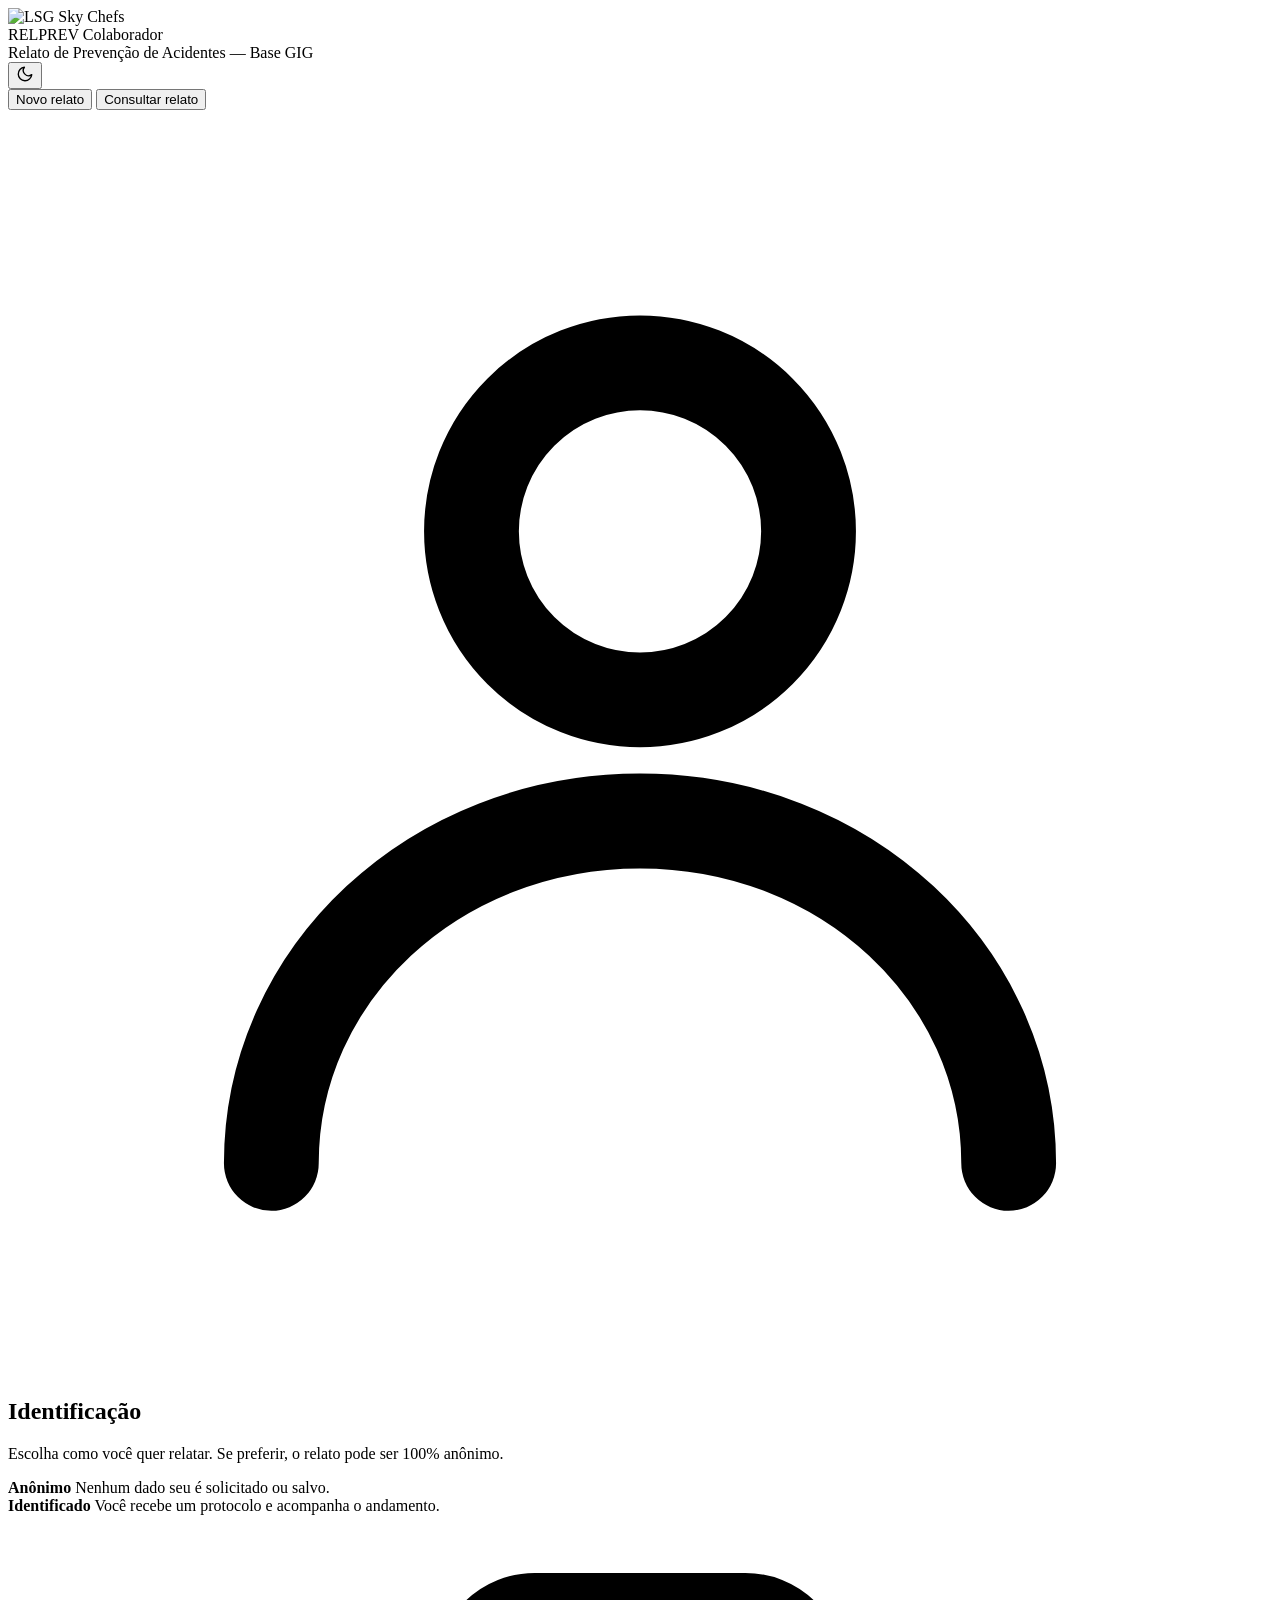
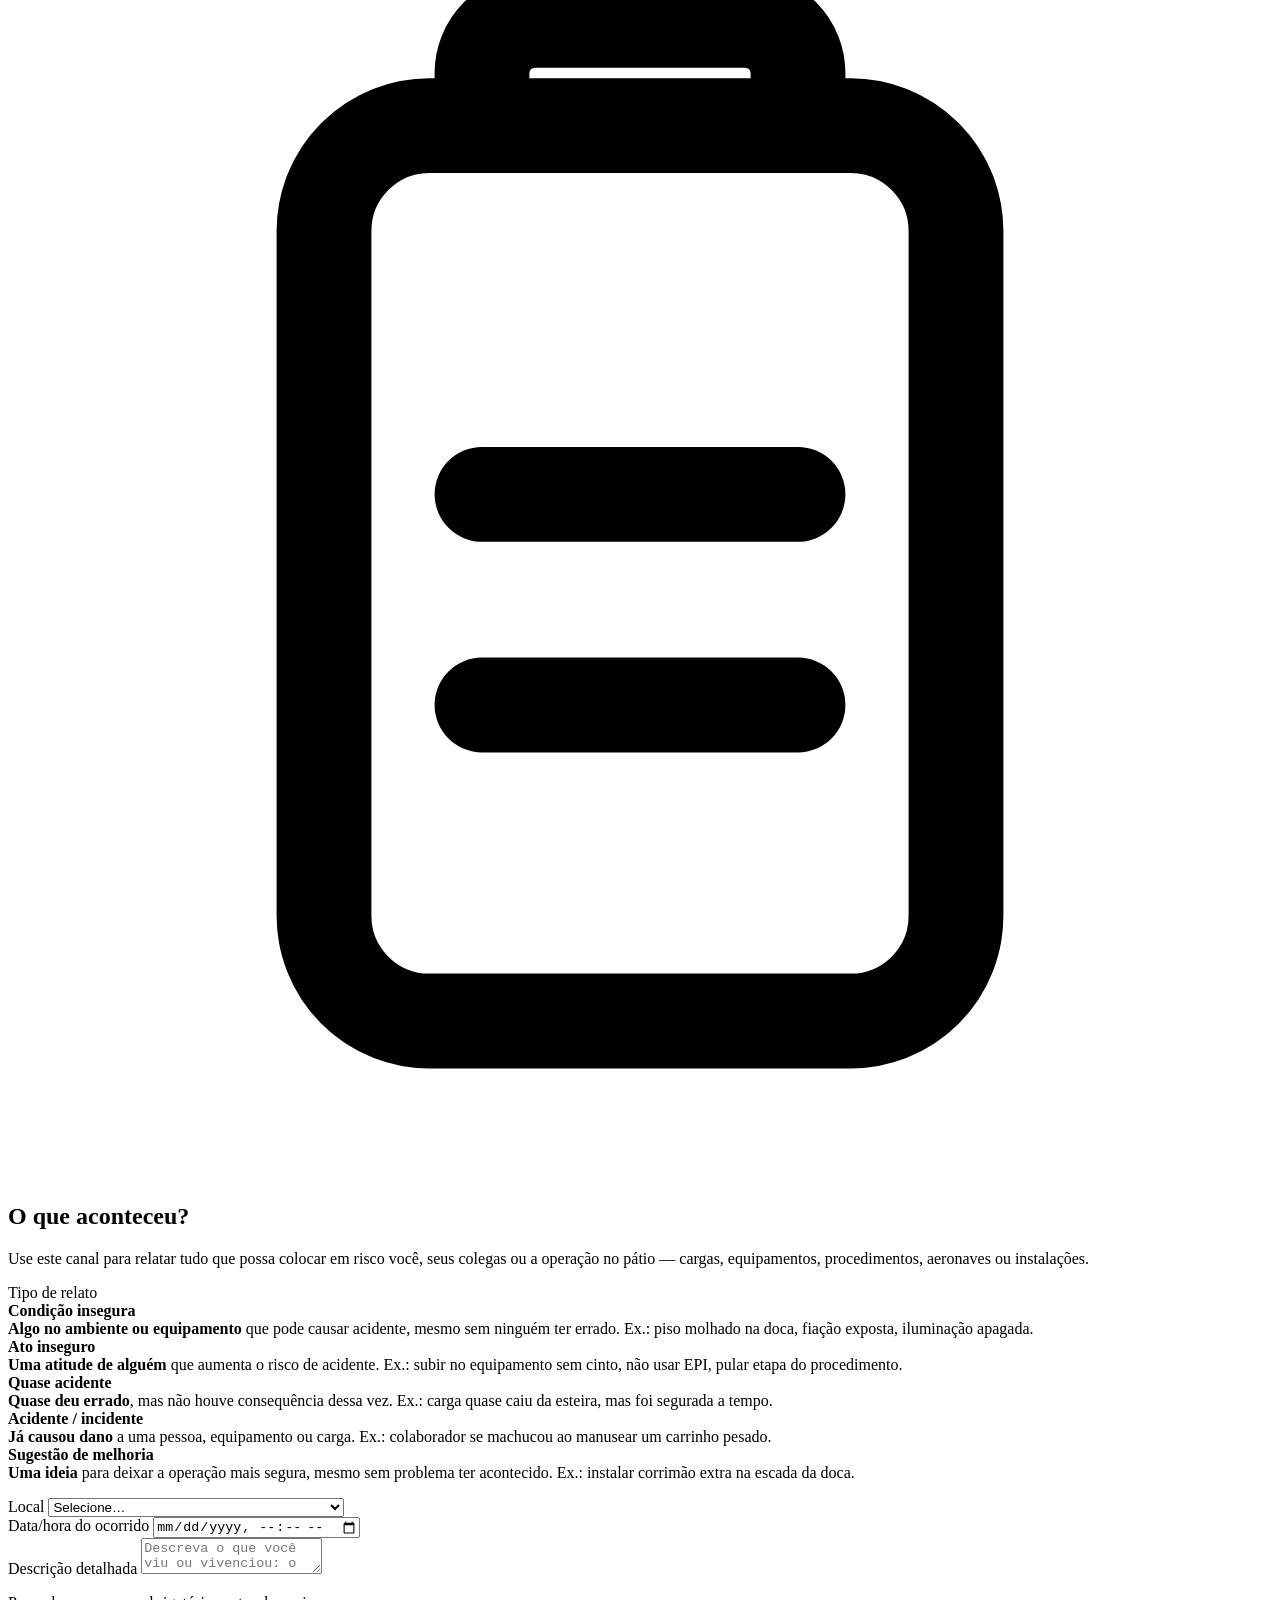
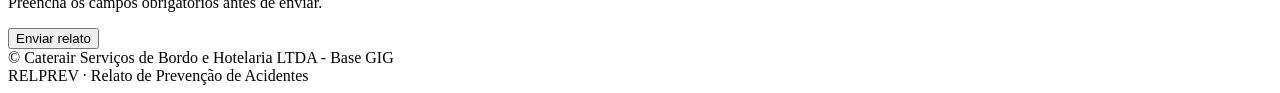
==== commit 366480ca: "Refactor index.html for layout and theme toggle Refactor HTML structure and styles for improved layo" ====
--- a/index.html
+++ b/index.html
@@ -4,231 +4,135 @@
 <meta charset="UTF-8">
 <meta name="viewport" content="width=device-width, initial-scale=1.0">
 <title>RELPREV · LSG Sky Chefs · Base GIG</title>
-<link rel="preconnect" href="https://fonts.googleapis.com">
-<link href="https://fonts.googleapis.com/css2?family=Poppins:wght@600;700&family=Inter:wght@400;500;600;700&display=swap" rel="stylesheet">
-<style>
-  :root{
-    --bg: #eef1f5;
-    --card: #ffffff;
-    --border: #e1e5eb;
-    --text: #1c222b;
-    --muted: #667085;
-    --primary: #a6182e;
-    --primary-dark: #7f1223;
-    --primary-tint: #fbe9ec;
-    --yellow: #f5b700;
-    --amber: #e2711d;
-    --green: #2f9e44;
-    --radius: 14px;
-  }
-  *{box-sizing:border-box;}
-  html,body{margin:0;padding:0;background:var(--bg);color:var(--text);font-family:'Inter',sans-serif;}
-  body{min-height:100vh;-webkit-font-smoothing:antialiased;}
-  h1,h2,h3,.brand{font-family:'Poppins',sans-serif;}
-
-  .topbar{height:5px;width:100%;background:var(--primary);}
-
-  header.top{background:var(--card);border-bottom:1px solid var(--border);padding:22px 20px 18px;}
-  .wrap{max-width:600px;margin:0 auto;}
-  .brandrow{display:flex;flex-direction:column;align-items:center;text-align:center;gap:4px;}
-  .brand{font-size:19px;font-weight:700;color:var(--text);}
-  .brand span{color:var(--primary);}
-  .baseline{color:var(--muted);font-size:13px;}
-
-  nav.tabs{display:flex;gap:8px;margin:18px auto 0;max-width:600px;}
-  nav.tabs button{
-    flex:1;background:var(--card);border:1px solid var(--border);color:var(--muted);
-    padding:10px;border-radius:10px;font-family:'Inter';font-size:13.5px;font-weight:600;cursor:pointer;
-  }
-  nav.tabs button.active{background:var(--primary);color:#fff;border-color:var(--primary);}
-
-  main{padding:22px 16px 60px;}
-
-  .card{
-    background:var(--card);border:1px solid var(--border);border-radius:var(--radius);
-    padding:22px 20px 24px;margin-bottom:16px;box-shadow:0 1px 3px rgba(20,20,30,.04);
-  }
-  .card h2{font-size:16.5px;margin:0 0 4px;font-weight:700;}
-  .card .hint{color:var(--muted);font-size:13px;margin:0 0 16px;line-height:1.55;}
-
-  fieldset{border:none;padding:0;margin:0 0 20px;}
-  legend{font-size:13px;font-weight:700;color:var(--text);margin-bottom:10px;padding:0;}
-
-  .choice-row{display:flex;gap:10px;}
-  .choice{
-    flex:1;border:1.5px solid var(--border);border-radius:10px;padding:14px 12px;cursor:pointer;
-    text-align:left;background:#fafbfc;
-  }
-  .choice.selected{border-color:var(--primary);background:var(--primary-tint);}
-  .choice strong{display:block;font-size:14px;margin-bottom:2px;}
-  .choice span{font-size:12px;color:var(--muted);}
-
-  .type-grid{display:flex;flex-direction:column;gap:8px;}
-  .type-card{
-    border:1.5px solid var(--border);border-radius:10px;padding:12px 14px;cursor:pointer;background:#fafbfc;
-  }
-  .type-card.selected{border-color:var(--primary);background:var(--primary-tint);}
-  .type-card strong{display:block;font-size:14px;margin-bottom:3px;}
-  .type-card .ex{font-size:12.5px;color:var(--muted);line-height:1.5;}
-  .type-card .ex b{color:var(--text);font-weight:600;}
-
-  label{display:block;font-size:13px;font-weight:700;margin:14px 0 6px;}
-  label.req::after{content:" *";color:var(--primary);}
-  input[type=text], input[type=email], input[type=tel], input[type=datetime-local], select, textarea{
-    width:100%;background:#fff;border:1.5px solid var(--border);border-radius:9px;
-    color:var(--text);padding:11px 12px;font-family:'Inter';font-size:14px;
-  }
-  input:focus, select:focus, textarea:focus{outline:none;border-color:var(--primary);box-shadow:0 0 0 3px var(--primary-tint);}
-  textarea{min-height:110px;resize:vertical;}
-  .grid2{display:grid;grid-template-columns:1fr 1fr;gap:12px;}
-  @media (max-width:480px){.grid2{grid-template-columns:1fr;} .choice-row{flex-direction:column;}}
-
-  .idfields{border-left:3px solid var(--primary);padding-left:14px;margin-top:14px;}
-
-  button.primary{
-    width:100%;background:var(--primary);color:#fff;border:none;border-radius:9px;
-    padding:14px;font-family:'Poppins';font-weight:600;font-size:15px;cursor:pointer;margin-top:8px;
-  }
-  button.primary:hover{background:var(--primary-dark);}
-  button.primary:disabled{opacity:.6;cursor:default;}
-  button.ghost{
-    width:100%;background:transparent;border:1.5px solid var(--border);color:var(--text);
-    border-radius:9px;padding:12px;font-size:14px;cursor:pointer;margin-top:10px;
-  }
-  .error{color:var(--primary);font-size:13px;margin-top:6px;display:none;}
-  .error.show{display:block;}
-
-  .protocol-box{
-    border:1.5px dashed var(--primary);border-radius:12px;padding:18px;text-align:center;margin:16px 0;background:var(--primary-tint);
-  }
-  .protocol-box .num{font-family:'Poppins';font-size:21px;font-weight:700;color:var(--primary-dark);letter-spacing:.5px;}
-  .protocol-box .label{font-size:11.5px;color:var(--muted);text-transform:uppercase;letter-spacing:1px;margin-bottom:6px;}
-  .copybtn{background:#fff;border:1.5px solid var(--border);color:var(--text);border-radius:7px;padding:6px 12px;font-size:12px;cursor:pointer;margin-top:10px;}
-
-  .status-pill{display:inline-block;font-size:12px;font-weight:700;padding:4px 10px;border-radius:999px;}
-  .status-Recebido{background:#eef1f5;color:#4b5563;}
-  .status-Em-analise{background:#fff4d6;color:#916b00;}
-  .status-Em-tratativa{background:#fde3d1;color:var(--amber);}
-  .status-Concluido{background:#e3f6e8;color:var(--green);}
-
-  .timeline{margin-top:16px;border-top:1px solid var(--border);padding-top:14px;}
-  .tl-item{display:flex;gap:10px;margin-bottom:12px;}
-  .tl-dot{width:8px;height:8px;border-radius:50%;background:var(--primary);margin-top:5px;flex-shrink:0;}
-  .tl-body .tl-when{font-size:11px;color:var(--muted);}
-  .tl-body .tl-text{font-size:13px;margin-top:2px;}
-
-  .toast{
-    position:fixed;bottom:20px;left:50%;transform:translateX(-50%);
-    background:var(--text);color:#fff;
-    padding:12px 18px;border-radius:9px;font-size:13px;max-width:90%;text-align:center;
-    box-shadow:0 6px 24px rgba(0,0,0,.2);z-index:50;
-  }
-  footer{color:var(--muted);font-size:11.5px;text-align:center;padding:20px;}
-</style>
+<link rel="icon" href="assets/icone_lsg.ico">
+<link rel="stylesheet" href="styles.css">
 </head>
 <body>
 
-<div class="topbar"></div>
-<header class="top">
-  <div class="wrap brandrow">
-    <div class="brand">LSG <span>Sky Chefs</span></div>
-    <div class="baseline">RELPREV · Relato de Prevenção de Acidentes — Base GIG · Transportes / Pista</div>
+<header class="topbar">
+  <div class="topbar-inner">
+    <div class="brand">
+      <img src="assets/logo_lsg.png" class="logo" alt="LSG Sky Chefs">
+      <div>
+        <div class="title-row">
+          <span class="title">RELPREV</span>
+          <span class="badge">Colaborador</span>
+        </div>
+        <div class="subtitle">Relato de Prevenção de Acidentes — Base GIG</div>
+      </div>
+    </div>
+    <button class="theme-toggle" id="theme-toggle" onclick="toggleTheme()" title="Alternar tema"></button>
   </div>
 </header>
 
-<nav class="tabs wrap">
-  <button data-view="form" class="active">Novo relato</button>
-  <button data-view="track">Consultar relato</button>
-</nav>
-
-<main class="wrap">
+<main class="page-wrap">
+
+  <nav class="tabs">
+    <button class="btn btn-ghost active" data-view="form">Novo relato</button>
+    <button class="btn btn-ghost" data-view="track">Consultar relato</button>
+  </nav>
 
   <!-- ================= FORM VIEW ================= -->
   <section id="view-form">
+
     <div class="card">
-      <h2>Relatar uma condição, ato inseguro ou quase acidente</h2>
-      <p class="hint">Use este canal para relatar tudo que possa colocar em risco você, seus colegas ou a operação no pátio — cargas, equipamentos, procedimentos, aeronaves ou instalações. Leva menos de 3 minutos.</p>
-
-      <fieldset>
-        <legend>Como você quer relatar?</legend>
-        <div class="choice-row">
-          <div class="choice selected" data-id="anon">
-            <strong>Anônimo</strong>
-            <span>Nenhum dado seu é solicitado ou salvo.</span>
-          </div>
-          <div class="choice" data-id="ident">
-            <strong>Identificado</strong>
-            <span>Você recebe um protocolo e acompanha o andamento.</span>
-          </div>
-        </div>
-      </fieldset>
+      <div class="card-head">
+        <div class="icon-box">
+          <svg viewBox="0 0 24 24" fill="none" stroke="currentColor" stroke-width="1.8" stroke-linecap="round" stroke-linejoin="round"><circle cx="12" cy="8" r="3.2"></circle><path d="M5 20c0-3.6 3.1-6.5 7-6.5s7 2.9 7 6.5"></path></svg>
+        </div>
+        <h2>Identificação</h2>
+      </div>
+      <p class="card-hint">Escolha como você quer relatar. Se preferir, o relato pode ser 100% anônimo.</p>
+
+      <div class="choice-row">
+        <div class="choice selected" data-id="anon">
+          <strong>Anônimo</strong>
+          <span>Nenhum dado seu é solicitado ou salvo.</span>
+        </div>
+        <div class="choice" data-id="ident">
+          <strong>Identificado</strong>
+          <span>Você recebe um protocolo e acompanha o andamento.</span>
+        </div>
+      </div>
 
       <div id="idfields" class="idfields" style="display:none">
-        <label class="req">Nome completo</label>
-        <input type="text" id="f-nome" placeholder="Seu nome">
+        <div class="field">
+          <label class="field-label req">Nome completo</label>
+          <input type="text" id="f-nome" placeholder="Seu nome">
+        </div>
         <div class="grid2">
-          <div>
-            <label class="req">E-mail</label>
+          <div class="field">
+            <label class="field-label req">E-mail</label>
             <input type="email" id="f-email" placeholder="seuemail@exemplo.com">
           </div>
-          <div>
-            <label class="req">Telefone (WhatsApp)</label>
+          <div class="field">
+            <label class="field-label req">Telefone (WhatsApp)</label>
             <input type="tel" id="f-tel" placeholder="(21) 90000-0000">
           </div>
         </div>
       </div>
-
-      <fieldset style="margin-top:20px">
-        <legend>Tipo de relato *</legend>
-        <div class="type-grid" id="type-grid">
-          <div class="type-card" data-value="Condição insegura">
-            <strong>Condição insegura</strong>
-            <div class="ex"><b>Algo no ambiente ou equipamento</b> que pode causar acidente, mesmo sem ninguém ter errado. Ex.: piso molhado na doca, fiação exposta, iluminação apagada.</div>
-          </div>
-          <div class="type-card" data-value="Ato inseguro">
-            <strong>Ato inseguro</strong>
-            <div class="ex"><b>Uma atitude de alguém</b> que aumenta o risco de acidente. Ex.: subir no equipamento sem cinto, não usar EPI, pular etapa do procedimento.</div>
-          </div>
-          <div class="type-card" data-value="Quase acidente">
-            <strong>Quase acidente</strong>
-            <div class="ex"><b>Quase deu errado</b>, mas não houve consequência dessa vez. Ex.: carga quase caiu da esteira, mas foi segurada a tempo.</div>
-          </div>
-          <div class="type-card" data-value="Acidente / incidente">
-            <strong>Acidente / incidente</strong>
-            <div class="ex"><b>Já causou dano</b> a uma pessoa, equipamento ou carga. Ex.: colaborador se machucou ao manusear um carrinho pesado.</div>
-          </div>
-          <div class="type-card" data-value="Sugestão de melhoria">
-            <strong>Sugestão de melhoria</strong>
-            <div class="ex"><b>Uma ideia</b> para deixar a operação mais segura, mesmo sem problema ter acontecido. Ex.: instalar corrimão extra na escada da doca.</div>
-          </div>
-        </div>
-
-        <div class="grid2" style="margin-top:16px">
-          <div>
-            <label class="req">Local</label>
-            <select id="f-local">
-              <option value="">Selecione…</option>
-              <option>Pátio / posição de aeronave</option>
-              <option>Área de carregamento (docas dentro da base)</option>
-              <option>Elevador de carga (High Loader)</option>
-              <option>Trator/carreta de carga</option>
-              <option>Galeria / esteira</option>
-              <option>Estacionamento de veículos de rampa</option>
-              <option>Outro</option>
-            </select>
-          </div>
-          <div>
-            <label>Data/hora do ocorrido</label>
-            <input type="datetime-local" id="f-data">
-          </div>
-        </div>
-
-        <label class="req">Descrição detalhada</label>
+    </div>
+
+    <div class="card">
+      <div class="card-head">
+        <div class="icon-box">
+          <svg viewBox="0 0 24 24" fill="none" stroke="currentColor" stroke-width="1.8" stroke-linecap="round" stroke-linejoin="round"><rect x="6" y="4" width="12" height="17" rx="2"></rect><path d="M9 4V3a1 1 0 0 1 1-1h4a1 1 0 0 1 1 1v1"></path><path d="M9 11h6M9 15h6"></path></svg>
+        </div>
+        <h2>O que aconteceu?</h2>
+      </div>
+      <p class="card-hint">Use este canal para relatar tudo que possa colocar em risco você, seus colegas ou a operação no pátio — cargas, equipamentos, procedimentos, aeronaves ou instalações.</p>
+
+      <label class="field-label req">Tipo de relato</label>
+      <div class="type-grid" id="type-grid">
+        <div class="type-card" data-value="Condição insegura">
+          <strong>Condição insegura</strong>
+          <div class="ex"><b>Algo no ambiente ou equipamento</b> que pode causar acidente, mesmo sem ninguém ter errado. Ex.: piso molhado na doca, fiação exposta, iluminação apagada.</div>
+        </div>
+        <div class="type-card" data-value="Ato inseguro">
+          <strong>Ato inseguro</strong>
+          <div class="ex"><b>Uma atitude de alguém</b> que aumenta o risco de acidente. Ex.: subir no equipamento sem cinto, não usar EPI, pular etapa do procedimento.</div>
+        </div>
+        <div class="type-card" data-value="Quase acidente">
+          <strong>Quase acidente</strong>
+          <div class="ex"><b>Quase deu errado</b>, mas não houve consequência dessa vez. Ex.: carga quase caiu da esteira, mas foi segurada a tempo.</div>
+        </div>
+        <div class="type-card" data-value="Acidente / incidente">
+          <strong>Acidente / incidente</strong>
+          <div class="ex"><b>Já causou dano</b> a uma pessoa, equipamento ou carga. Ex.: colaborador se machucou ao manusear um carrinho pesado.</div>
+        </div>
+        <div class="type-card" data-value="Sugestão de melhoria">
+          <strong>Sugestão de melhoria</strong>
+          <div class="ex"><b>Uma ideia</b> para deixar a operação mais segura, mesmo sem problema ter acontecido. Ex.: instalar corrimão extra na escada da doca.</div>
+        </div>
+      </div>
+
+      <div class="grid2" style="margin-top:16px">
+        <div class="field">
+          <label class="field-label req">Local</label>
+          <select id="f-local">
+            <option value="">Selecione…</option>
+            <option>Pátio / posição de aeronave</option>
+            <option>Área de carregamento (docas dentro da base)</option>
+            <option>Elevador de carga (High Loader)</option>
+            <option>Trator/carreta de carga</option>
+            <option>Galeria / esteira</option>
+            <option>Estacionamento de veículos de rampa</option>
+            <option>Outro</option>
+          </select>
+        </div>
+        <div class="field">
+          <label class="field-label">Data/hora do ocorrido</label>
+          <input type="datetime-local" id="f-data">
+        </div>
+      </div>
+
+      <div class="field">
+        <label class="field-label req">Descrição detalhada</label>
         <textarea id="f-desc" placeholder="Descreva o que você viu ou vivenciou: o que aconteceu, onde, com qual equipamento/carga, e o que poderia ter sido evitado."></textarea>
-        <p class="error" id="f-error">Preencha os campos obrigatórios antes de enviar.</p>
-      </fieldset>
-
-      <button class="primary" onclick="submitReport()">Enviar relato</button>
+      </div>
+      <p class="error-text" id="f-error">Preencha os campos obrigatórios antes de enviar.</p>
+
+      <button class="btn btn-primary btn-block" onclick="submitReport()">Enviar relato</button>
     </div>
   </section>
 
@@ -236,48 +140,78 @@
   <section id="view-confirm" style="display:none">
     <div class="card" style="text-align:center">
       <h2 id="confirm-title">Relato enviado</h2>
-      <p class="hint" id="confirm-text"></p>
+      <p class="card-hint" id="confirm-text" style="margin-top:8px"></p>
       <div id="confirm-protocol"></div>
-      <button class="ghost" onclick="goto('form')">Enviar outro relato</button>
+      <button class="btn btn-ghost btn-block" onclick="goto('form')">Enviar outro relato</button>
     </div>
   </section>
 
   <!-- ================= TRACK VIEW ================= -->
   <section id="view-track" style="display:none">
     <div class="card">
-      <h2>Consultar o andamento do seu relato</h2>
-      <p class="hint">Disponível apenas para relatos identificados. Informe o protocolo recebido no envio.</p>
-      <label class="req">Protocolo</label>
-      <input type="text" id="track-input" placeholder="Ex: RELPREV-GIG-20260908-4821">
-      <button class="primary" onclick="trackReport()">Consultar</button>
-      <p class="error" id="track-error">Protocolo não encontrado. Verifique e tente novamente.</p>
+      <div class="card-head">
+        <div class="icon-box">
+          <svg viewBox="0 0 24 24" fill="none" stroke="currentColor" stroke-width="1.8" stroke-linecap="round" stroke-linejoin="round"><circle cx="11" cy="11" r="7"></circle><path d="m21 21-4.3-4.3"></path></svg>
+        </div>
+        <h2>Consultar o andamento</h2>
+      </div>
+      <p class="card-hint">Disponível apenas para relatos identificados. Informe o protocolo recebido no envio.</p>
+
+      <div class="inline-search">
+        <div class="field">
+          <label class="field-label req">Protocolo</label>
+          <input type="text" id="track-input" placeholder="Ex: RELPREV-GIG-20260908-4821">
+        </div>
+        <button class="btn btn-primary" onclick="trackReport()">
+          <svg viewBox="0 0 24 24" fill="none" stroke="currentColor" stroke-width="2" stroke-linecap="round" stroke-linejoin="round"><circle cx="11" cy="11" r="7"></circle><path d="m21 21-4.3-4.3"></path></svg>
+          Buscar
+        </button>
+      </div>
+      <p class="error-text" id="track-error">Protocolo não encontrado. Verifique e tente novamente.</p>
     </div>
     <div id="track-result"></div>
   </section>
 
 </main>
 
-<footer>© Caterair Serviços de Bordo e Hotelaria LTDA (LSG Sky Chefs) · Base GIG · RELPREV</footer>
+<div class="footer">
+  <div class="line1">© Caterair Serviços de Bordo e Hotelaria LTDA - Base GIG</div>
+  <div class="line2">RELPREV · Relato de Prevenção de Acidentes</div>
+</div>
+
 <div id="toast" style="display:none" class="toast"></div>
 
 <script>
-const API = '/api/gas'; // proxy Vercel -> Google Apps Script
+const API = '/api/gas';
 let currentIdType = 'anon';
 let currentTipo = '';
 
-// ---------- helpers ----------
 function $(id){ return document.getElementById(id); }
+
+/* ---------- theme ---------- */
+const sunIcon = '<svg viewBox="0 0 24 24" fill="none" stroke="currentColor" stroke-width="1.8" stroke-linecap="round" stroke-linejoin="round" width="18" height="18"><circle cx="12" cy="12" r="4"></circle><path d="M12 2v2M12 20v2M4.9 4.9l1.4 1.4M17.7 17.7l1.4 1.4M2 12h2M20 12h2M4.9 19.1l1.4-1.4M17.7 6.3l1.4-1.4"></path></svg>';
+const moonIcon = '<svg viewBox="0 0 24 24" fill="none" stroke="currentColor" stroke-width="1.8" stroke-linecap="round" stroke-linejoin="round" width="18" height="18"><path d="M21 12.8A9 9 0 1 1 11.2 3a7 7 0 0 0 9.8 9.8Z"></path></svg>';
+function applyTheme(t){
+  document.documentElement.setAttribute('data-theme', t);
+  $('theme-toggle').innerHTML = t === 'dark' ? sunIcon : moonIcon;
+  localStorage.setItem('relprev-theme', t);
+}
+function toggleTheme(){
+  const current = document.documentElement.getAttribute('data-theme') === 'dark' ? 'dark' : 'light';
+  applyTheme(current === 'dark' ? 'light' : 'dark');
+}
+applyTheme(localStorage.getItem('relprev-theme') || 'light');
+
+/* ---------- toast ---------- */
 function showToast(msg, ms=3200){
   const t = $('toast'); t.textContent = msg; t.style.display='block';
   clearTimeout(showToast._h);
   showToast._h = setTimeout(()=> t.style.display='none', ms);
 }
+
+/* ---------- api ---------- */
 async function apiPost(action, payload){
-  const res = await fetch(API, {
-    method: 'POST',
-    headers: { 'Content-Type': 'application/json' },
-    body: JSON.stringify({ action, ...payload })
-  });
+  const res = await fetch(API, { method:'POST', headers:{'Content-Type':'application/json'}, body: JSON.stringify({ action, ...payload }) });
   if(!res.ok) throw new Error('Falha na requisição');
   return res.json();
 }
@@ -288,10 +222,9 @@
   return res.json();
 }
 
+/* ---------- navigation ---------- */
 function goto(view){
-  ['form','confirm','track'].forEach(v=>{
-    $('view-'+v).style.display = (v===view)?'block':'none';
-  });
+  ['form','confirm','track'].forEach(v=>{ $('view-'+v).style.display = (v===view) ? 'block' : 'none'; });
   document.querySelectorAll('nav.tabs button').forEach(b=>b.classList.remove('active'));
   const btn = document.querySelector(`nav.tabs button[data-view="${view}"]`);
   if(btn) btn.classList.add('active');
@@ -308,7 +241,6 @@
     $('idfields').style.display = (currentIdType==='ident') ? 'block' : 'none';
   });
 });
-
 document.querySelectorAll('.type-card').forEach(c=>{
   c.addEventListener('click', ()=>{
     document.querySelectorAll('.type-card').forEach(x=>x.classList.remove('selected'));
@@ -317,14 +249,12 @@
   });
 });
 
-// ---------- submit ----------
+/* ---------- submit ---------- */
 async function submitReport(){
   const local = $('f-local').value, desc = $('f-desc').value.trim();
   let nome='', email='', tel='';
 
-  if(!currentTipo || !local || !desc){
-    $('f-error').classList.add('show'); return;
-  }
+  if(!currentTipo || !local || !desc){ $('f-error').classList.add('show'); return; }
   const identified = currentIdType==='ident';
   if(identified){
     nome = $('f-nome').value.trim(); email = $('f-email').value.trim(); tel = $('f-tel').value.trim();
@@ -339,23 +269,19 @@
     descricao: desc
   };
 
-  const submitBtn = document.querySelector('#view-form button.primary');
+  const submitBtn = document.querySelector('#view-form button.btn-primary');
   submitBtn.disabled = true; submitBtn.textContent = 'Enviando…';
 
   let result;
-  try{
-    result = await apiPost('new_report', payload);
-  }catch(e){
+  try{ result = await apiPost('new_report', payload); }
+  catch(e){
     showToast('Não foi possível enviar o relato. Verifique sua conexão e tente novamente.');
     submitBtn.disabled = false; submitBtn.textContent = 'Enviar relato';
     return;
   }
   submitBtn.disabled = false; submitBtn.textContent = 'Enviar relato';
 
-  if(!result || result.ok === false){
-    showToast('Erro ao registrar o relato. Tente novamente em instantes.');
-    return;
-  }
+  if(!result || result.ok === false){ showToast('Erro ao registrar o relato. Tente novamente em instantes.'); return; }
 
   showToast('Equipe de Segurança da base GIG notificada por e-mail sobre o novo relato.');
 
@@ -373,7 +299,6 @@
     $('confirm-protocol').innerHTML = '';
   }
 
-  // reset form
   ['f-nome','f-email','f-tel','f-data','f-desc'].forEach(id=>$(id).value='');
   $('f-local').value='';
   document.querySelectorAll('.type-card').forEach(x=>x.classList.remove('selected'));
@@ -382,7 +307,7 @@
   goto('confirm');
 }
 
-// ---------- track ----------
+/* ---------- track ---------- */
 function statusClass(s){ return 'status-' + s.replace(/\s+/g,'-').replace(/[çã]/g,'a').replace('é','e'); }
 
 async function trackReport(){
@@ -391,19 +316,17 @@
   $('track-result').innerHTML = '';
   if(!protocolo) return;
   try{
-    const r = await apiGet({ action: 'get_status', protocolo });
+    const r = await apiGet({ action:'get_status', protocolo });
     if(!r || r.ok === false) throw new Error('not found');
     renderTrackResult(r);
-  }catch(e){
-    $('track-error').classList.add('show');
-  }
+  }catch(e){ $('track-error').classList.add('show'); }
 }
 
 function renderTrackResult(r){
   const tl = r.historico.map(h=>`
     <div class="tl-item">
       <div class="tl-dot"></div>
-      <div class="tl-body">
+      <div>
         <div class="tl-when">${new Date(h.em).toLocaleString('pt-BR')}</div>
         <div class="tl-text"><span class="status-pill ${statusClass(h.status)}">${h.status}</span> ${h.nota?(' — '+h.nota):''}</div>
       </div>
@@ -412,7 +335,7 @@
   $('track-result').innerHTML = `
     <div class="card">
       <h2>${r.protocolo}</h2>
-      <p class="hint">${r.tipo} · ${r.local}</p>
+      <p class="card-hint" style="margin-top:6px">${r.tipo} · ${r.local}</p>
       <span class="status-pill ${statusClass(r.status)}">${r.status}</span>
       <div class="timeline">${tl}</div>
     </div>`;
